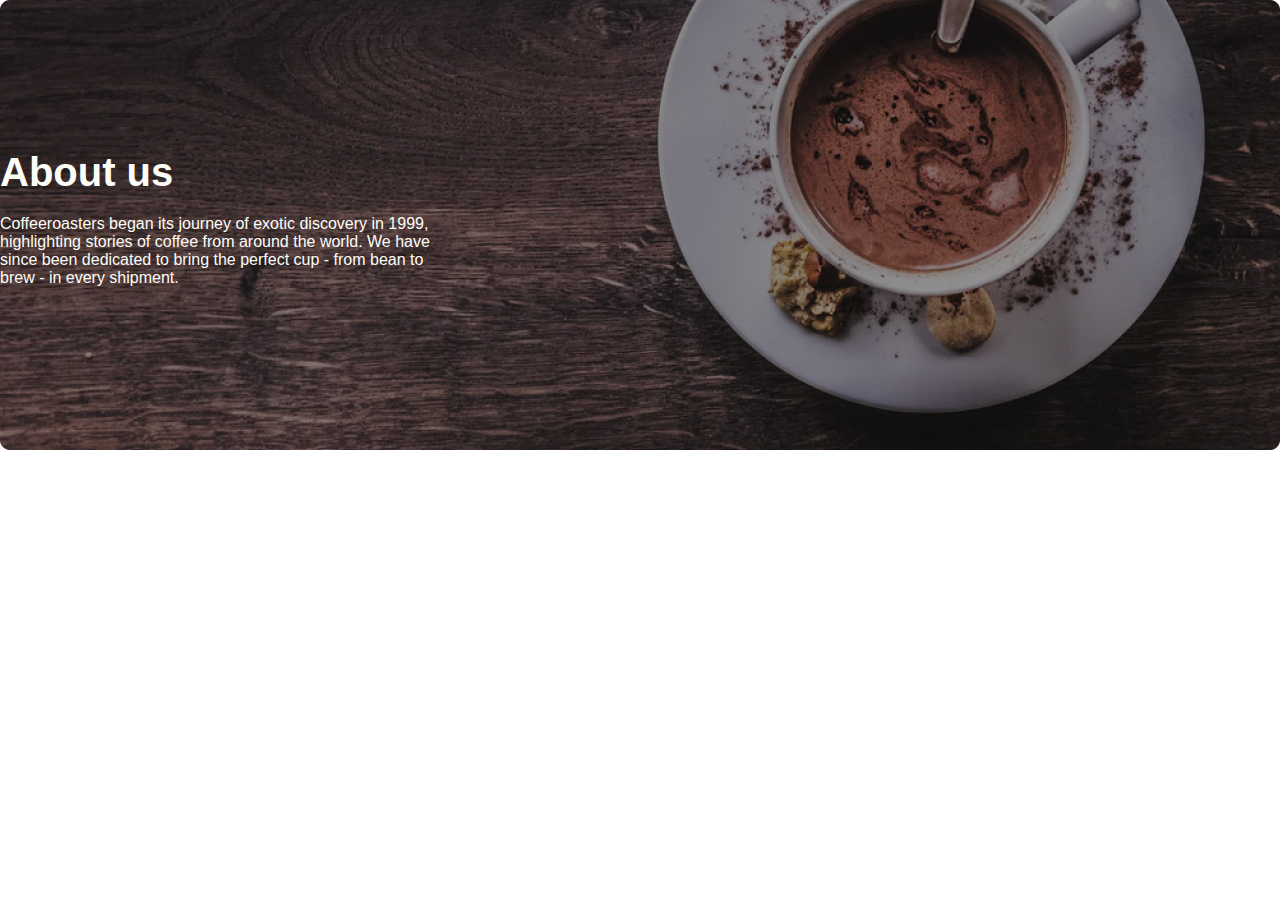
==== about.html @ 616fd9ac "css html tayyor" ====
<!DOCTYPE html>
<html lang="en">
<head>
    <meta charset="UTF-8">
    <meta http-equiv="X-UA-Compatible" content="IE=edge">
    <meta name="viewport" content="width=device-width, initial-scale=1.0">
    <link rel="stylesheet" href="css/about.css" >
    <title>About</title>
</head>
<body>
<h2>About us</h2>
<p>Coffeeroasters began its journey of exotic discovery in 1999, highlighting stories of coffee from around the world. We have since been dedicated to bring the perfect cup - from bean to brew - in every shipment.</p>
</body>
</html>
---- css/about.css ----
* {
    margin: 0;
    padding: 0;
    box-sizing: border-box;
}
body {
    background-image: url(/images/Bitmap.jpg);
    background-repeat: no-repeat;
    margin:  0 auto;
    width: 1280px;
    height: 450px;
  
}
 h2 {
    text-align: left;
    margin-right: 40px;
    color: #FEFCF7;
    margin-top: 150px;
    font-size: 40px;
    font-style: normal;
    font-weight: 900;
    font-family: sans-serif;
 }
 p {
    width: 445px;
    height: 104px;
     color: #FEFCF7;
     font-size: 16px;
     margin-top: 20px;
     font-weight: 400;
     font-family: sans-serif;
 }
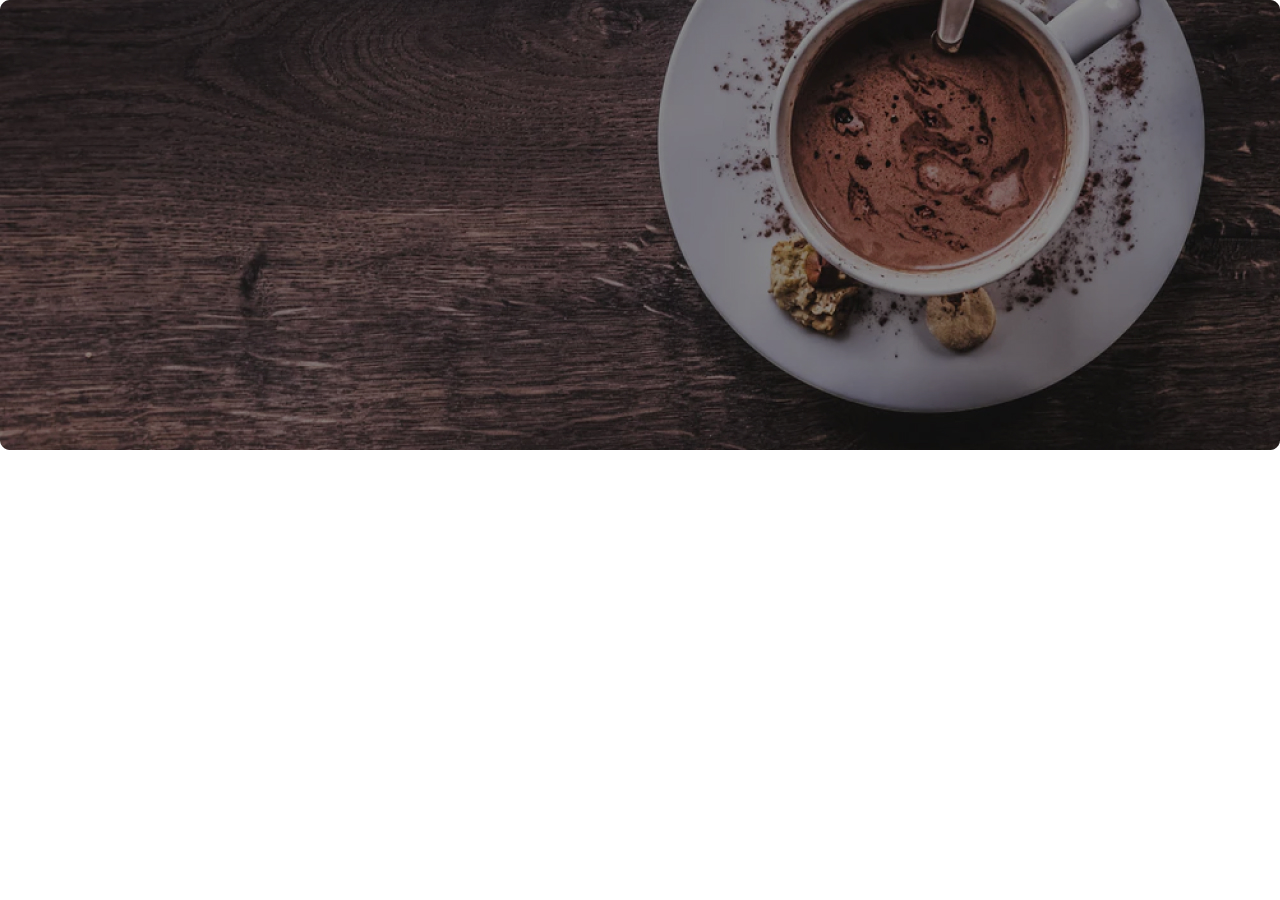
==== commit 0d9517f5: "index hero togirlandi" ====
--- a/about.html
+++ b/about.html
@@ -1,14 +1,11 @@
 <!DOCTYPE html>
 <html lang="en">
-<head>
-    <meta charset="UTF-8">
-    <meta http-equiv="X-UA-Compatible" content="IE=edge">
-    <meta name="viewport" content="width=device-width, initial-scale=1.0">
-    <link rel="stylesheet" href="css/about.css" >
+  <head>
+    <meta charset="UTF-8" />
+    <meta http-equiv="X-UA-Compatible" content="IE=edge" />
+    <meta name="viewport" content="width=device-width, initial-scale=1.0" />
+    <link rel="stylesheet" href="css/about.css" />
     <title>About</title>
-</head>
-<body>
-<h2>About us</h2>
-<p>Coffeeroasters began its journey of exotic discovery in 1999, highlighting stories of coffee from around the world. We have since been dedicated to bring the perfect cup - from bean to brew - in every shipment.</p>
-</body>
-</html>+  </head>
+  <body></body>
+</html>
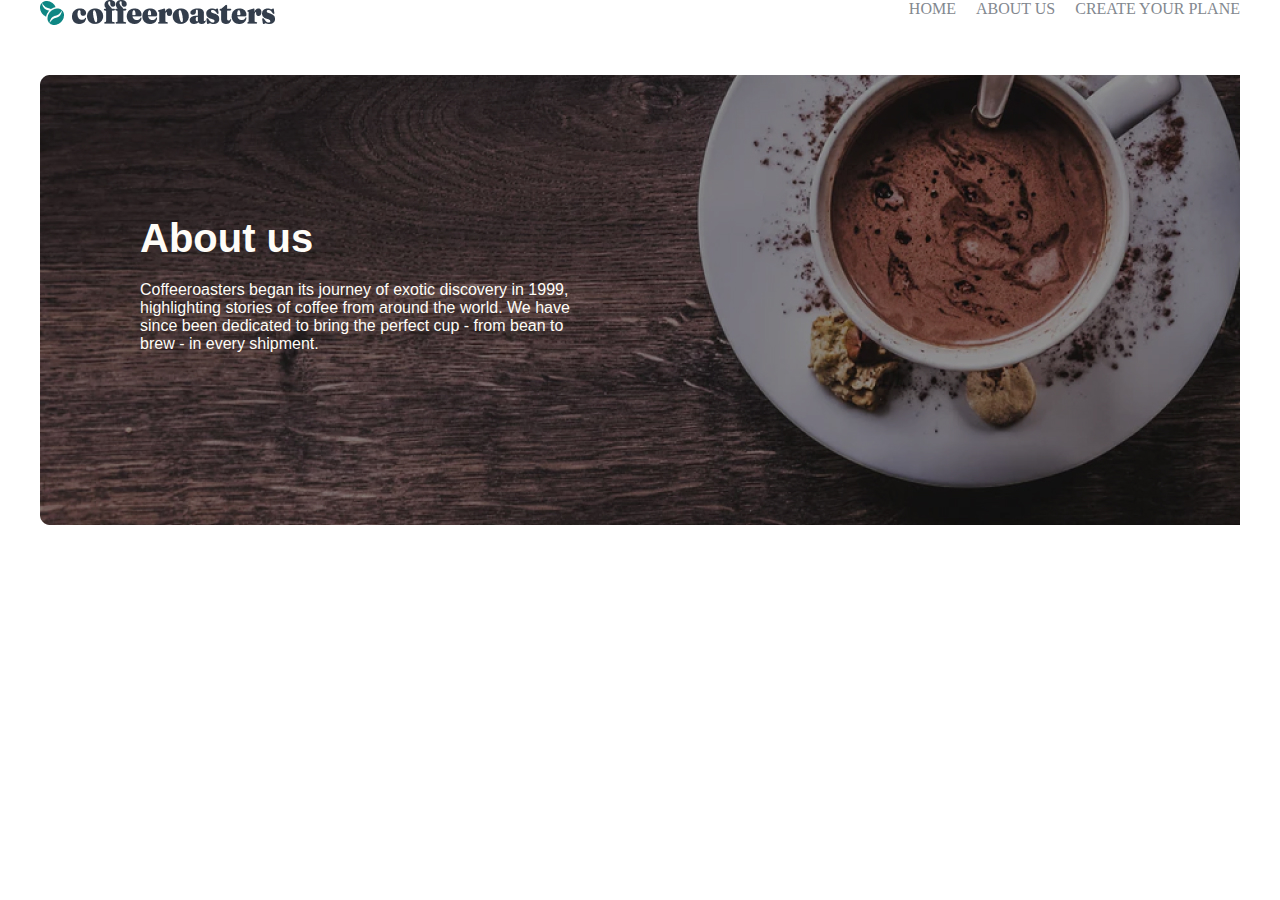
==== commit b5d90be6: "aboutga hero qowildi" ====
--- a/about.html
+++ b/about.html
@@ -7,5 +7,31 @@
     <link rel="stylesheet" href="css/about.css" />
     <title>About</title>
   </head>
-  <body></body>
+  <body>
+    <div class="container">
+      <div id="aboutsticky">
+        <img src="images/logo.png" alt="logo" />
+        <div class="flex">
+          <ul>
+            <li><a href="#">HOME</a></li>
+            <li><a href="#">ABOUT US</a></li>
+            <li><a href="#">CREATE YOUR PLANE</a></li>
+          </ul>
+        </div>
+      </div>
+    </div>
+    <div class="container">
+      <div class="hero">
+        <div>
+          <h2>About us</h2>
+          <p>
+            Coffeeroasters began its journey of exotic discovery in 1999,
+            highlighting stories of coffee from around the world. We have since
+            been dedicated to bring the perfect cup - from bean to brew - in
+            every shipment.
+          </p>
+        </div>
+      </div>
+    </div>
+  </body>
 </html>
--- a/css/about.css
+++ b/css/about.css
@@ -1,32 +1,69 @@
 * {
-    margin: 0;
-    padding: 0;
-    box-sizing: border-box;
+  margin: 0;
+  padding: 0;
+  box-sizing: border-box;
+  scroll-behavior: smooth;
 }
-body {
-    background-image: url(/images/Bitmap.jpg);
-    background-repeat: no-repeat;
-    margin:  0 auto;
-    width: 1280px;
-    height: 450px;
-  
+
+.container {
+  width: 1200px;
+  margin: 0 auto;
 }
- h2 {
-    text-align: left;
-    margin-right: 40px;
-    color: #FEFCF7;
-    margin-top: 150px;
-    font-size: 40px;
-    font-style: normal;
-    font-weight: 900;
-    font-family: sans-serif;
- }
- p {
-    width: 445px;
-    height: 104px;
-     color: #FEFCF7;
-     font-size: 16px;
-     margin-top: 20px;
-     font-weight: 400;
-     font-family: sans-serif;
- }+
+.container1 {
+  width: 1000px;
+  margin: 0 auto;
+}
+
+.flex {
+  display: flex;
+}
+
+ul {
+  list-style: none;
+}
+
+a {
+  text-decoration: none;
+  color: inherit;
+}
+
+#aboutsticky {
+  display: flex;
+  justify-content: space-between;
+  margin-bottom: 50px;
+}
+
+#aboutsticky ul {
+  display: flex;
+}
+
+#aboutsticky li {
+  margin-left: 20px;
+  color: #83888f;
+}
+.hero {
+  background-image: url(/images/Bitmap.jpg);
+  background-repeat: no-repeat;
+  height: 450px;
+  display: flex;
+  align-items: center;
+  padding-left: 100px;
+}
+.hero h2 {
+  text-align: left;
+  color: #fefcf7;
+  font-size: 40px;
+  font-style: normal;
+  font-weight: 900;
+  font-family: sans-serif;
+}
+.hero p {
+  width: 445px;
+  height: 104px;
+  color: #fefcf7;
+  font-size: 16px;
+  margin-top: 20px;
+  font-weight: 400;
+  font-family: sans-serif;
+}
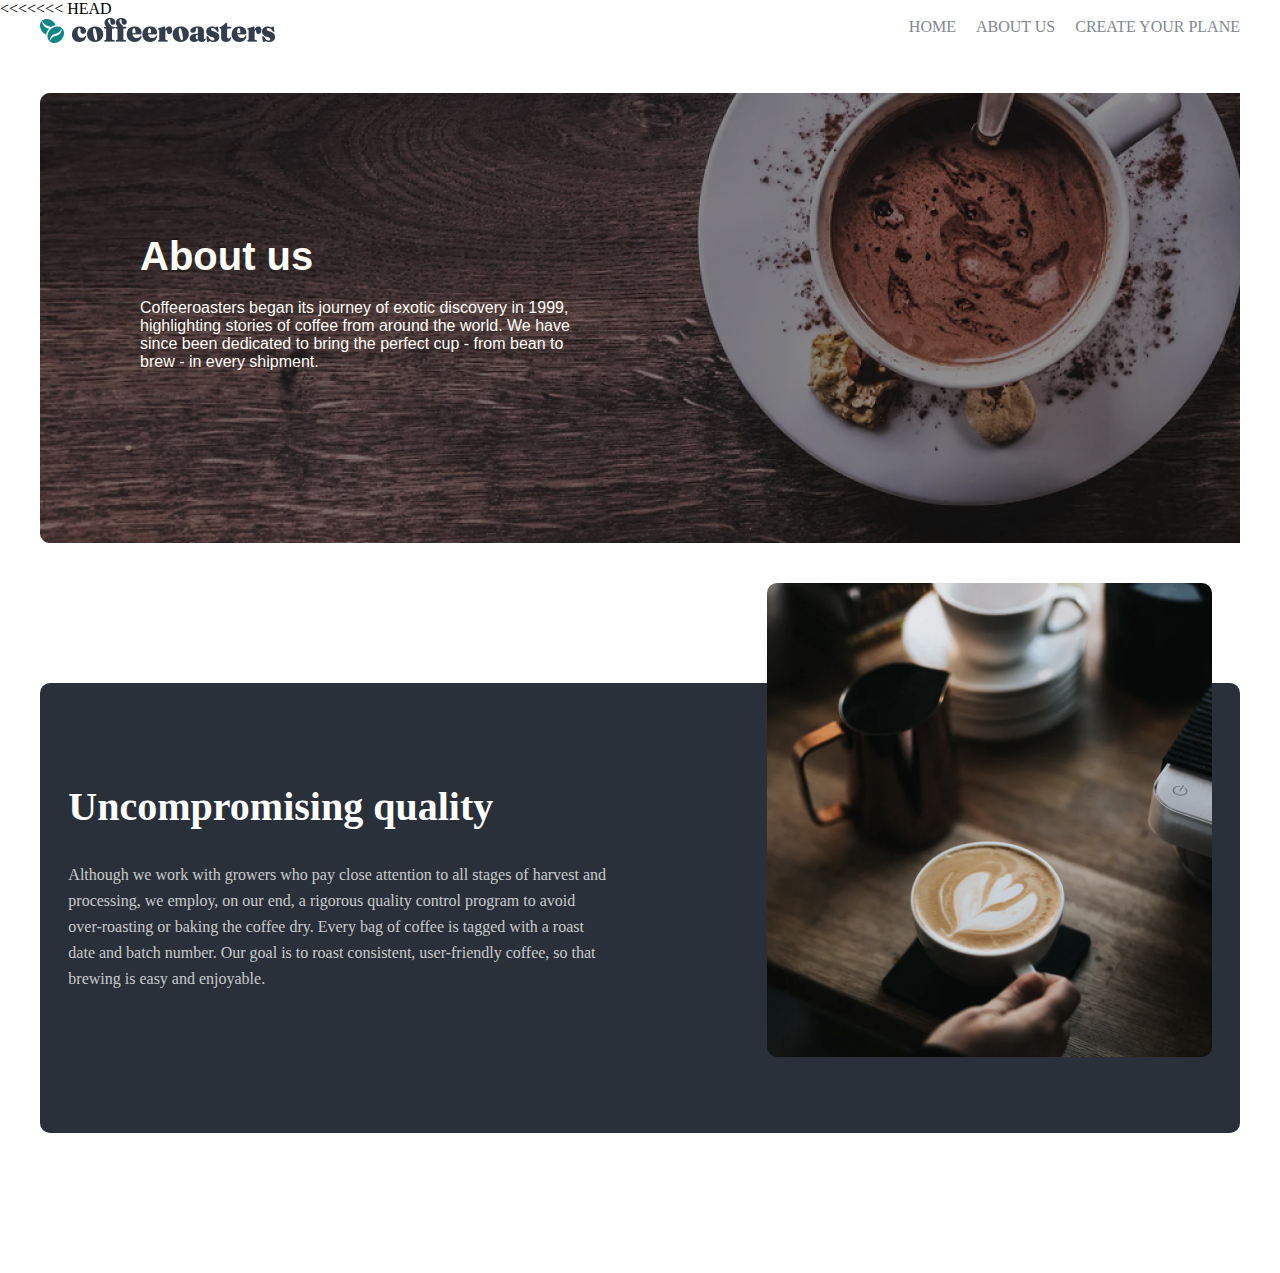
==== commit 13015d0b: "add uncomprossing quality" ====
--- a/about.html
+++ b/about.html
@@ -8,6 +8,7 @@
     <title>About</title>
   </head>
   <body>
+    <<<<<<< HEAD
     <div class="container">
       <div id="aboutsticky">
         <img src="images/logo.png" alt="logo" />
@@ -33,5 +34,21 @@
         </div>
       </div>
     </div>
+    <div class="quality container">
+      <div class="quality-text">
+        <h2>Uncompromising quality</h2>
+        <p>
+          Although we work with growers who pay close attention to all stages of
+          harvest and processing, we employ, on our end, a rigorous quality
+          control program to avoid over-roasting or baking the coffee dry. Every
+          bag of coffee is tagged with a roast date and batch number. Our goal
+          is to roast consistent, user-friendly coffee, so that brewing is easy
+          and enjoyable.
+        </p>
+      </div>
+      <div class="quality-image">
+        <img src="images/coffee-cup.png" alt="coffee-cup" />
+      </div>
+    </div>
   </body>
 </html>
--- a/css/about.css
+++ b/css/about.css
@@ -1,3 +1,7 @@
+body {
+  font-family: Cambria, Cochin, Georgia, Times, "Times New Roman", serif;
+}
+
 * {
   margin: 0;
   padding: 0;
@@ -67,3 +71,37 @@
   font-weight: 400;
   font-family: sans-serif;
 }
+
+.quality {
+  height: 450px;
+  margin: 140px auto;
+  background-color: #293039;
+  border-radius: 10px;
+  display: flex;
+  justify-content: space-evenly;
+}
+
+.quality-text {
+  color: #fff;
+  width: 540px;
+  margin-right: 130px;
+}
+
+.quality-text h2 {
+  margin: 100px 0 32px 0;
+  font-weight: 900;
+  font-size: 40px;
+}
+.quality-text p {
+  color: rgba(255, 255, 255, 0.748);
+  font-weight: 400;
+  font-size: 16px;
+  line-height: 26px;
+}
+.quality-image {
+  position: relative;
+  bottom: 100px;
+}
+.quality-image img {
+  border-radius: 10px;
+}
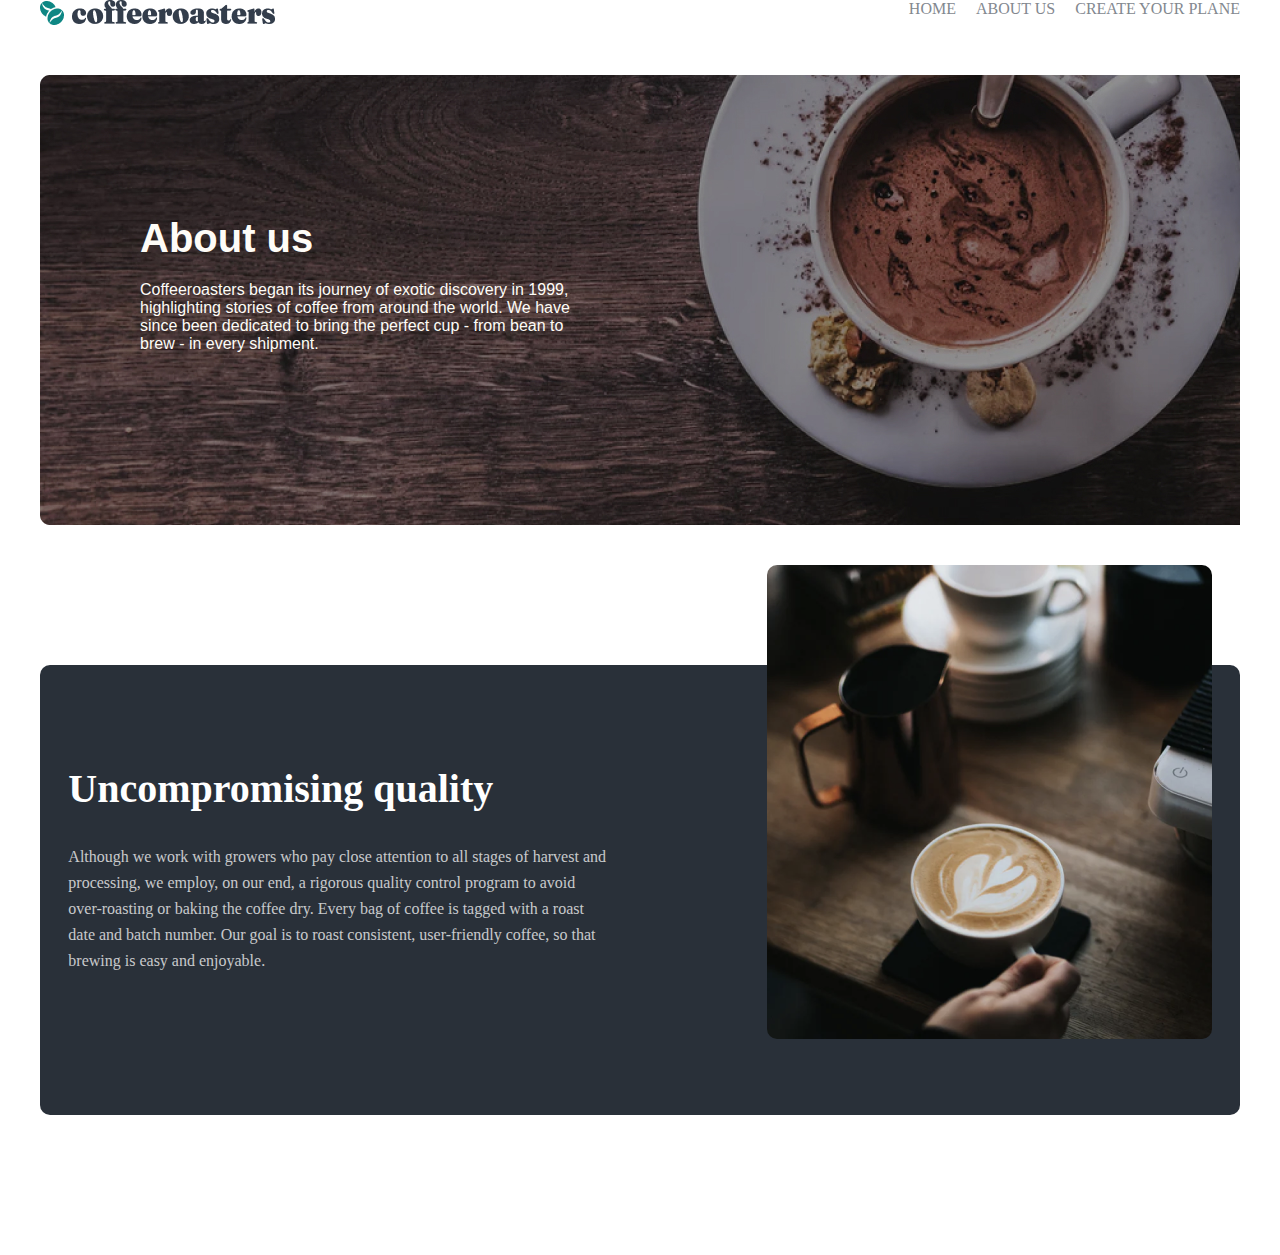
==== commit ac24bc94: "ozgartrldi" ====
--- a/about.html
+++ b/about.html
@@ -8,7 +8,6 @@
     <title>About</title>
   </head>
   <body>
-    <<<<<<< HEAD
     <div class="container">
       <div id="aboutsticky">
         <img src="images/logo.png" alt="logo" />
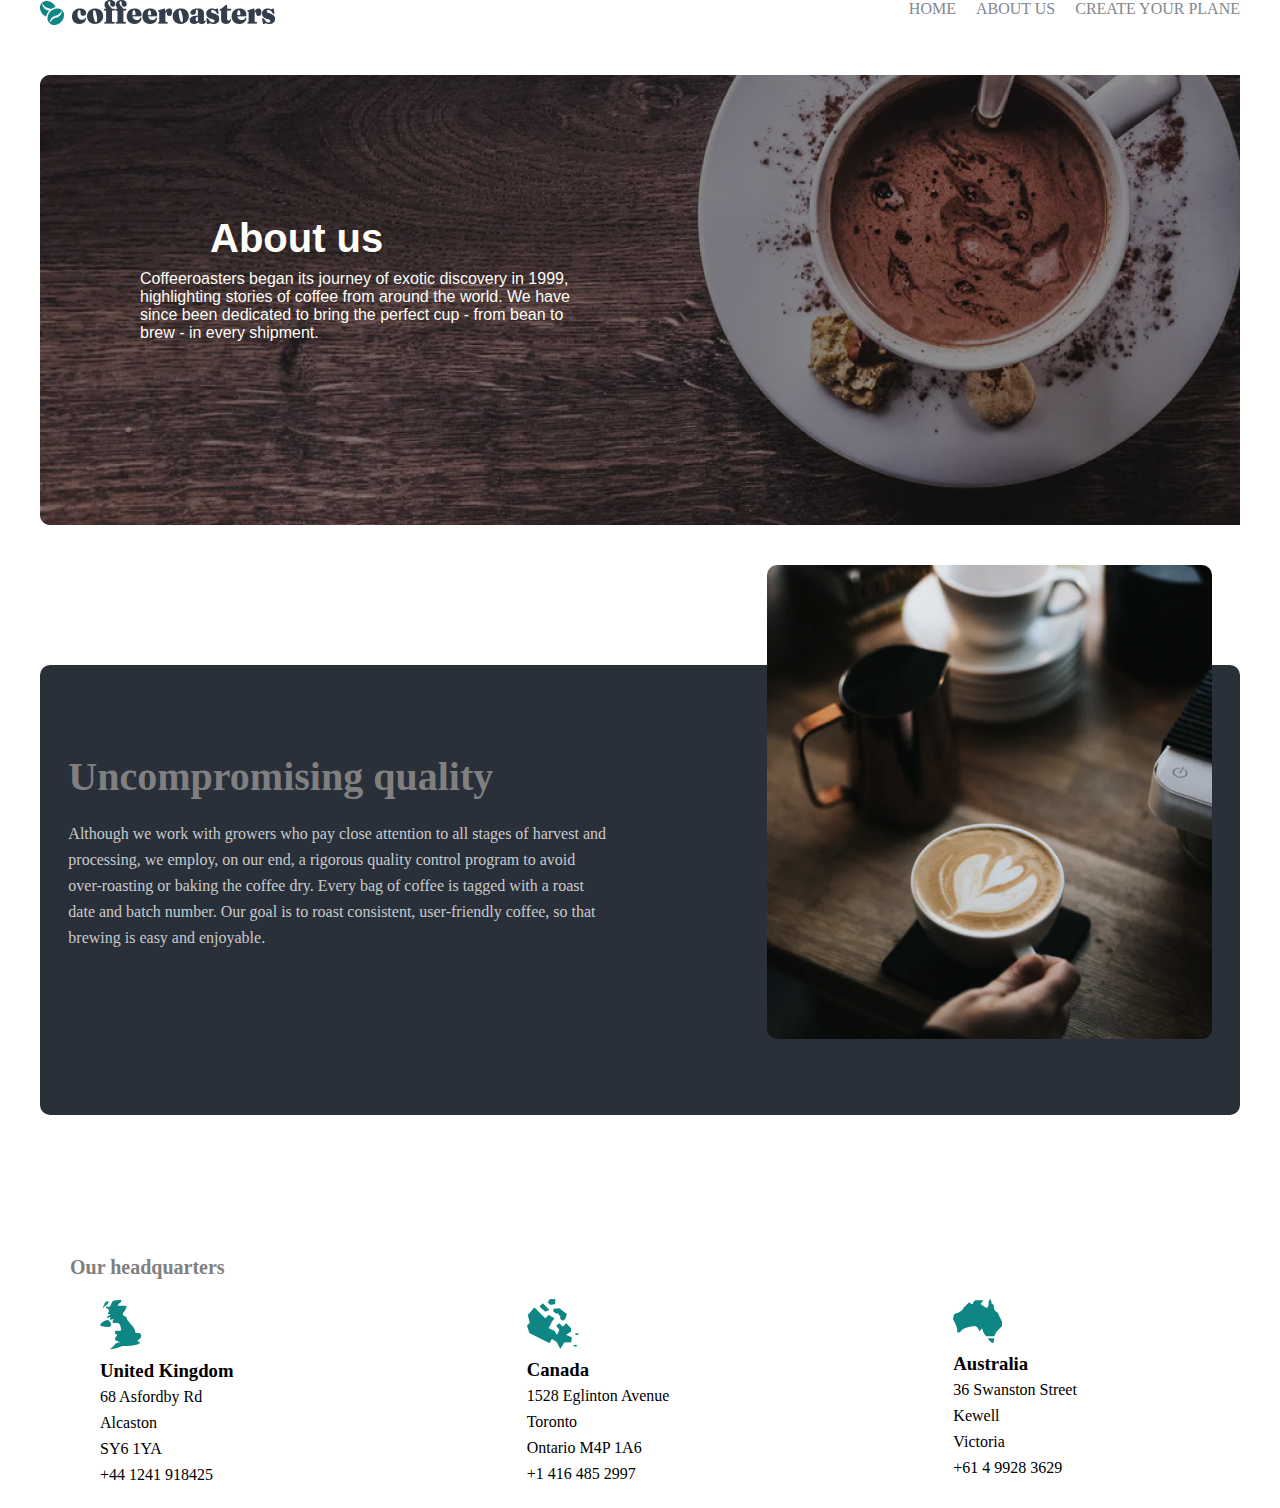
==== commit 8f20c286: "uy ishi barno qowildi" ====
--- a/about.html
+++ b/about.html
@@ -13,9 +13,9 @@
         <img src="images/logo.png" alt="logo" />
         <div class="flex">
           <ul>
-            <li><a href="#">HOME</a></li>
+            <li><a href="index.html">HOME</a></li>
             <li><a href="#">ABOUT US</a></li>
-            <li><a href="#">CREATE YOUR PLANE</a></li>
+            <li><a href="createplan.html">CREATE YOUR PLANE</a></li>
           </ul>
         </div>
       </div>
@@ -49,5 +49,32 @@
         <img src="images/coffee-cup.png" alt="coffee-cup" />
       </div>
     </div>
+    <h2>Our headquarters</h2>
+    <section>
+      <ul class="city">
+        <li><img src="images/city-icon.png" alt="city-icon" /></li>
+        <li><h3>United Kingdom</h3></li>
+        <li>68 Asfordby Rd</li>
+        <li>Alcaston</li>
+        <li>SY6 1YA</li>
+        <li>+44 1241 918425</li>
+      </ul>
+      <ul class="city">
+        <li><img src="images/city-icon2.png" alt="city-icon" /></li>
+        <li><h3>Canada</h3></li>
+        <li>1528 Eglinton Avenue</li>
+        <li>Toronto</li>
+        <li>Ontario M4P 1A6</li>
+        <li>+1 416 485 2997</li>
+      </ul>
+      <ul class="city">
+        <li><img src="images/city-icon3.png" alt="city-icon" /></li>
+        <li><h3>Australia</h3></li>
+        <li>36 Swanston Street</li>
+        <li>Kewell</li>
+        <li>Victoria</li>
+        <li>+61 4 9928 3629</li>
+      </ul>
+    </section>
   </body>
 </html>
--- a/css/about.css
+++ b/css/about.css
@@ -105,3 +105,23 @@
 .quality-image img {
   border-radius: 10px;
 }
+
+h2 {
+  font-size: 20px;
+  font-weight: 700px;
+  line-height: 24px;
+  margin-left: 70px;
+  color: gray;
+}
+section ul {
+  margin: 20px 100px;
+  width: 100%;
+  height: 80%;
+  display: grid;
+  list-style: none;
+  font-size: 16px;
+  line-height: 26px;
+}
+section {
+  display: flex;
+}
